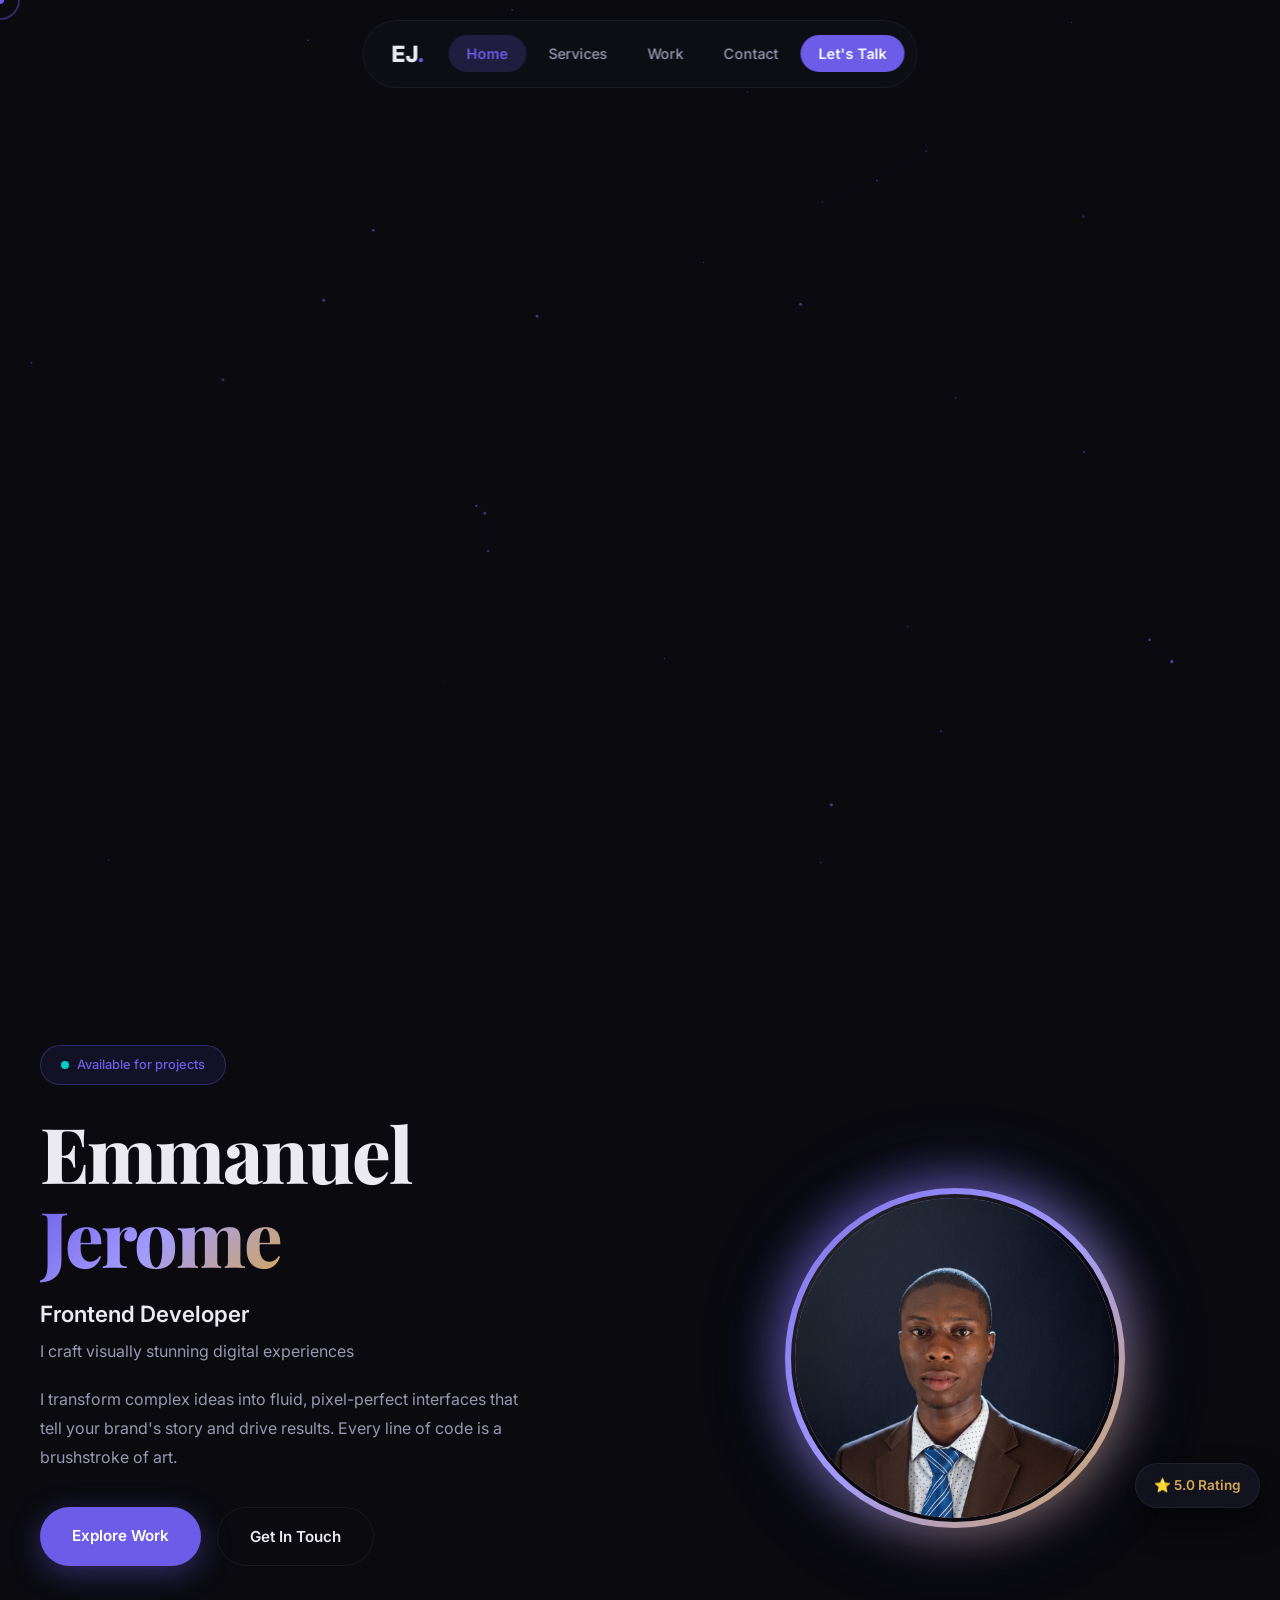
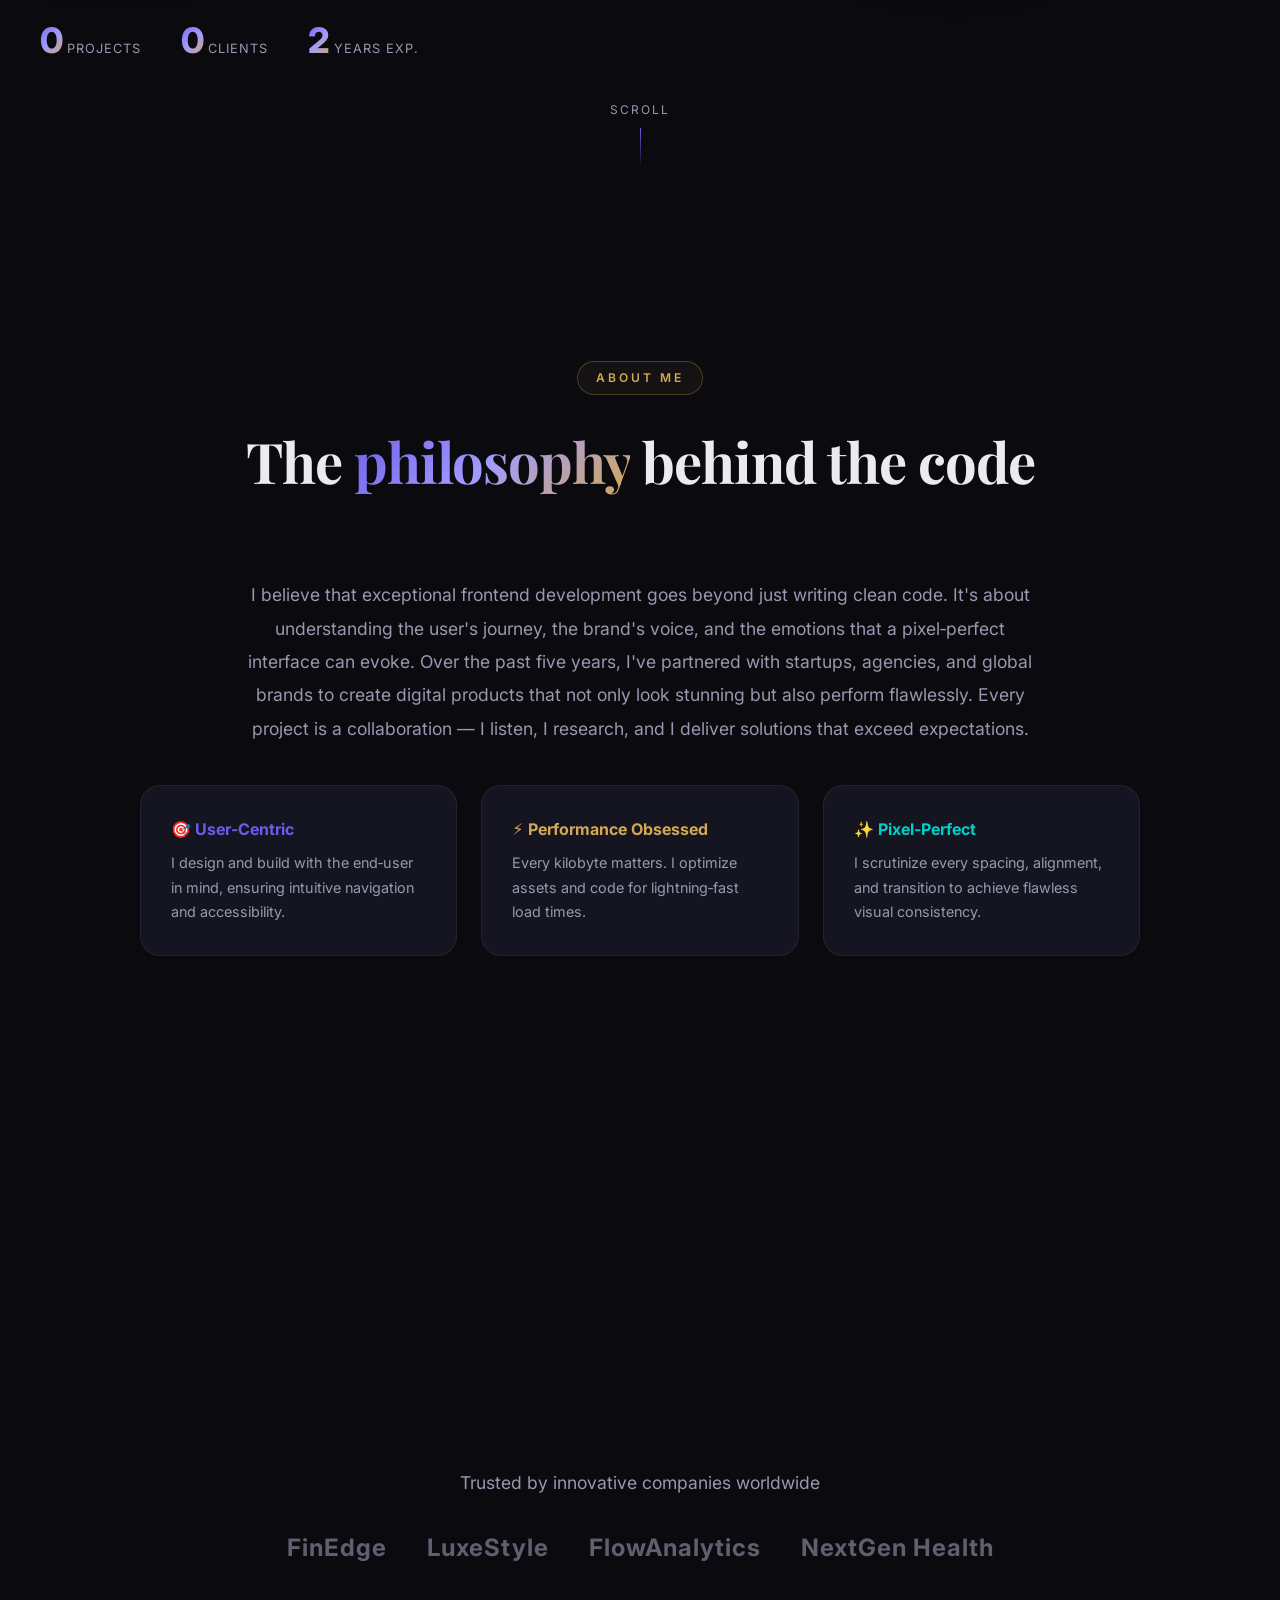
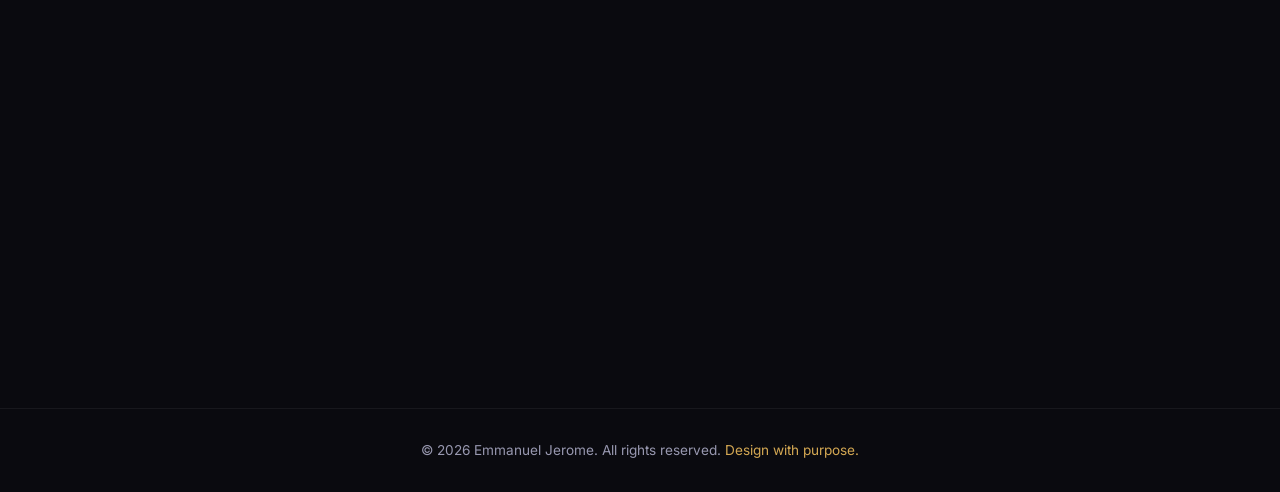
==== index.html @ 64c12700 "Add files via upload" ====
<!DOCTYPE html>
<html lang="en">
<head>
    <meta charset="UTF-8">
    <meta name="viewport" content="width=device-width, initial-scale=1.0">
    <title>Emmanuel Jerome | Frontend Developer</title>
    <link rel="stylesheet" href="style.css">
    <script defer src="script.js"></script>
</head>
<body>
    <div class="cursor" id="cursor"></div>
    <div class="cursor-follower" id="cursorFollower"></div>
    <canvas id="particleCanvas"></canvas>

    <div class="preloader" id="preloader">
        <div class="preloader-logo">
            <svg viewBox="0 0 100 100" width="80" height="80">
                <circle cx="50" cy="50" r="45" fill="none" stroke="url(#gradient)" stroke-width="3" stroke-dasharray="283" stroke-dashoffset="283" stroke-linecap="round" />
                <defs>
                    <linearGradient id="gradient" x1="0%" y1="0%" x2="100%" y2="100%">
                        <stop offset="0%" stop-color="#6C5CE7" />
                        <stop offset="100%" stop-color="#D4A853" />
                    </linearGradient>
                </defs>
            </svg>
            <span>EJ</span>
        </div>
    </div>

    <nav class="nav" id="navbar">
        <div class="nav-container">
            <a href="index.html" class="nav-logo"><span class="logo-text">EJ<span class="logo-dot">.</span></span></a>
            <ul class="nav-links" id="navLinks">
                <li><a href="index.html" class="active">Home</a></li>
                <li><a href="services.html">Services</a></li>
                <li><a href="work.html">Work</a></li>
                <li><a href="contact.html">Contact</a></li>
                <li><a href="contact.html" class="nav-cta">Let's Talk</a></li>
            </ul>
            <div class="hamburger" id="hamburger">
                <span></span><span></span><span></span>
            </div>
        </div>
    </nav>

    <main>
        <!-- Hero Section -->
        <section class="section hero-section">
            <div class="section-container hero-grid">
                <div class="hero-content">
                    <div class="hero-badge" data-reveal>
                        <span class="badge-pulse"></span>
                        Available for projects
                    </div>
                    <h1 class="hero-title" data-reveal>
                        Emmanuel <span class="text-gradient">Jerome</span>
                    </h1>
                    <div class="hero-role-wrapper" data-reveal>
                        <span class="hero-role">Frontend Developer</span>
                        <span class="hero-role-sub">I craft visually stunning digital experiences</span>
                    </div>
                    <p class="hero-description" data-reveal>
                        I transform complex ideas into fluid, pixel-perfect interfaces that tell your brand's story and drive results. Every line of code is a brushstroke of art.
                    </p>
                    <div class="hero-actions" data-reveal>
                        <a href="work.html" class="btn btn-primary magnetic">Explore Work</a>
                        <a href="contact.html" class="btn btn-outline magnetic">Get In Touch</a>
                    </div>
                    <div class="hero-stats" data-reveal>
                        <div class="stat">
                            <span class="stat-number counter" data-target="4">0</span>
                            <span class="stat-label">Projects</span>
                        </div>
                        <div class="stat">
                            <span class="stat-number counter" data-target="2">0</span>
                            <span class="stat-label">Clients</span>
                        </div>
                        <div class="stat">
                            <span class="stat-number">2</span>
                            <span class="stat-label">Years Exp.</span>
                        </div>
                    </div>
                </div>
                <div class="hero-visual" data-reveal>
                    <div class="hero-image-card" id="heroCard">
                        <div class="card-border-gradient"></div>
                        <div class="card-image">
                            <img src="/images/Banner-photo.png" width='400' height='400' viewBox='0 0 400 400'%3E%3Crect fill='%23161622' width='400' height='400'/%3E%3Ctext x='200' y='220' text-anchor='middle' fill='%236C5CE7' font-size='130' font-weight='700' font-family='Inter, sans-serif'%3EEJ%3C/text%3E%3C/svg%3E" alt="Emmanuel Jerome">
                        </div>
                        <div class="card-shine"></div>
                    </div>
                    <div class="floating-badge" id="floatingBadge">
                        <span>⭐ 5.0 Rating</span>
                    </div>
                </div>
            </div>
            <div class="scroll-indicator" id="scrollIndicator">
                <span>Scroll</span>
                <div class="scroll-line"></div>
            </div>
        </section>

        <!-- Brand Story / About Section -->
        <section class="section about-section" style="padding-top:80px; padding-bottom:80px;">
            <div class="section-container" style="max-width:1000px; text-align:center;">
                <div class="section-header" data-reveal>
                    <span class="section-tag">About Me</span>
                    <h2 class="section-title">The <span class="text-gradient">philosophy</span> behind the code</h2>
                </div>
                <p class="about-text" data-reveal style="color: var(--text-secondary); font-size:1.1rem; line-height:1.9; max-width:800px; margin:0 auto 30px;">
                    I believe that exceptional frontend development goes beyond just writing clean code. It's about understanding the user's journey, the brand's voice, and the emotions that a pixel‑perfect interface can evoke. Over the past five years, I've partnered with startups, agencies, and global brands to create digital products that not only look stunning but also perform flawlessly. Every project is a collaboration — I listen, I research, and I deliver solutions that exceed expectations.
                </p>
                <div class="philosophy-grid" data-reveal style="display:grid; grid-template-columns: repeat(auto-fit, minmax(220px,1fr)); gap:24px; text-align:left; margin-top:40px;">
                    <div class="phil-card" style="background:var(--bg-card); border:1px solid var(--border-subtle); border-radius:var(--radius-md); padding:30px;">
                        <h4 style="color:var(--accent-purple); margin-bottom:8px;">🎯 User‑Centric</h4>
                        <p style="color:var(--text-secondary); font-size:0.9rem;">I design and build with the end‑user in mind, ensuring intuitive navigation and accessibility.</p>
                    </div>
                    <div class="phil-card" style="background:var(--bg-card); border:1px solid var(--border-subtle); border-radius:var(--radius-md); padding:30px;">
                        <h4 style="color:var(--accent-gold); margin-bottom:8px;">⚡ Performance Obsessed</h4>
                        <p style="color:var(--text-secondary); font-size:0.9rem;">Every kilobyte matters. I optimize assets and code for lightning‑fast load times.</p>
                    </div>
                    <div class="phil-card" style="background:var(--bg-card); border:1px solid var(--border-subtle); border-radius:var(--radius-md); padding:30px;">
                        <h4 style="color:var(--accent-teal); margin-bottom:8px;">✨ Pixel‑Perfect</h4>
                        <p style="color:var(--text-secondary); font-size:0.9rem;">I scrutinize every spacing, alignment, and transition to achieve flawless visual consistency.</p>
                    </div>
                </div>
            </div>
        </section>

        <!-- Trusted By / Client Logos (symbolic) -->
        <section class="section trust-section" style="padding-top:0; padding-bottom:80px;">
            <div class="section-container" style="text-align:center;">
                <p class="section-subtitle" data-reveal style="margin-bottom:30px;">Trusted by innovative companies worldwide</p>
                <div class="logo-strip" data-reveal style="display:flex; flex-wrap:wrap; justify-content:center; gap:40px; align-items:center; opacity:0.6;">
                    <span style="font-weight:700; font-size:1.5rem; letter-spacing:1px; color:var(--text-secondary);">FinEdge</span>
                    <span style="font-weight:700; font-size:1.5rem; letter-spacing:1px; color:var(--text-secondary);">LuxeStyle</span>
                    <span style="font-weight:700; font-size:1.5rem; letter-spacing:1px; color:var(--text-secondary);">FlowAnalytics</span>
                    <span style="font-weight:700; font-size:1.5rem; letter-spacing:1px; color:var(--text-secondary);">NextGen Health</span>
                </div>
            </div>
        </section>
    </main>

    <footer class="footer">
        <div class="footer-container">
            <p>© <span id="currentYear">2024</span> Emmanuel Jerome. All rights reserved. <span class="footer-cta">Design with purpose.</span></p>
        </div>
    </footer>
</body>
</html>
---- style.css ----
@import url('https://fonts.googleapis.com/css2?family=Inter:wght@300;400;500;600;700;800;900&family=Playfair+Display:wght@500;600;700;800&display=swap');

*, *::before, *::after { margin: 0; padding: 0; box-sizing: border-box; }
:root {
    --bg-primary: #0A0A0F; --bg-secondary: #0F0F17; --bg-card: #151522;
    --text-primary: #EAEAF0; --text-secondary: #9898B0;
    --accent-purple: #6C5CE7; --accent-gold: #D4A853; --accent-teal: #00CEC9;
    --gradient-1: linear-gradient(135deg, #6C5CE7 0%, #A29BFE 50%, #D4A853 100%);
    --gradient-2: linear-gradient(135deg, #D4A853 0%, #6C5CE7 100%);
    --border-subtle: rgba(255,255,255,0.06); --border-glow: rgba(108,92,231,0.4);
    --shadow-card: 0 20px 50px rgba(0,0,0,0.5); --shadow-glow: 0 0 60px rgba(108,92,231,0.3);
    --transition-fast: 0.25s cubic-bezier(0.4,0,0.2,1);
    --transition-smooth: 0.4s cubic-bezier(0.4,0,0.2,1);
    --radius-sm: 12px; --radius-md: 20px; --radius-lg: 28px;
    --font-body: 'Inter', system-ui, -apple-system, sans-serif;
    --font-heading: 'Playfair Display', 'Times New Roman', serif;
}
html { scroll-behavior: smooth; scrollbar-width: thin; scrollbar-color: var(--accent-purple) var(--bg-primary); }
body { font-family: var(--font-body); background-color: var(--bg-primary); color: var(--text-primary); line-height: 1.7; overflow-x: hidden; cursor: none; -webkit-font-smoothing: antialiased; }
a, button, input, textarea { cursor: none; }
::selection { background: rgba(108,92,231,0.3); color: #fff; }
::-webkit-scrollbar { width: 6px; } ::-webkit-scrollbar-track { background: var(--bg-primary); } ::-webkit-scrollbar-thumb { background: var(--accent-purple); border-radius: 10px; }

/* Preloader */
.preloader { position: fixed; top: 0; left: 0; width: 100%; height: 100%; background: var(--bg-primary); display: flex; align-items: center; justify-content: center; z-index: 10000; transition: opacity 0.6s, visibility 0.6s; }
.preloader.hide { opacity: 0; visibility: hidden; }
.preloader-logo { display: flex; flex-direction: column; align-items: center; gap: 15px; }
.preloader-logo svg circle { animation: draw 2s ease forwards; }
@keyframes draw { to { stroke-dashoffset: 0; } }
.preloader-logo span { font-size: 2.5rem; font-weight: 800; background: var(--gradient-1); -webkit-background-clip: text; -webkit-text-fill-color: transparent; background-clip: text; opacity: 0; animation: fadeInUp 0.8s 0.5s forwards; }
@keyframes fadeInUp { from { opacity: 0; transform: translateY(20px); } to { opacity: 1; transform: translateY(0); } }

/* Cursor */
.cursor { position: fixed; width: 8px; height: 8px; background: var(--accent-purple); border-radius: 50%; pointer-events: none; z-index: 9999; transform: translate(-50%,-50%); transition: width 0.2s, height 0.2s; }
.cursor-follower { position: fixed; width: 40px; height: 40px; border: 2px solid rgba(108,92,231,0.4); border-radius: 50%; pointer-events: none; z-index: 9998; transform: translate(-50%,-50%); transition: 0.15s ease-out; }

/* Nav */
.nav { position: fixed; top: 20px; left: 50%; transform: translateX(-50%); z-index: 1000; background: rgba(15,15,23,0.75); backdrop-filter: blur(30px); -webkit-backdrop-filter: blur(30px); border: 1px solid var(--border-subtle); border-radius: 50px; padding: 8px 12px; }
.nav.scrolled { top: 8px; background: rgba(10,10,15,0.9); box-shadow: 0 10px 40px rgba(0,0,0,0.7); }
.nav-container { display: flex; align-items: center; gap: 8px; }
.nav-logo { font-weight: 800; font-size: 1.4rem; text-decoration: none; color: var(--text-primary); padding: 6px 16px; }
.logo-text .logo-dot { color: var(--accent-purple); }
.nav-links { display: flex; list-style: none; gap: 4px; align-items: center; }
.nav-links a { text-decoration: none; color: var(--text-secondary); padding: 10px 18px; border-radius: 40px; font-size: 0.9rem; font-weight: 500; transition: var(--transition-fast); }
.nav-links a:hover, .nav-links a.active { color: #fff; background: rgba(255,255,255,0.05); }
.nav-links a.active { background: rgba(108,92,231,0.2); color: var(--accent-purple); font-weight: 600; }
.nav-cta { background: var(--accent-purple) !important; color: #fff !important; font-weight: 600 !important; }
.hamburger { display: none; flex-direction: column; gap: 5px; background: none; border: none; padding: 8px; }
.hamburger span { width: 26px; height: 2px; background: var(--text-primary); border-radius: 4px; transition: 0.3s; }

/* Sections */
.section { position: relative; min-height: 100vh; display: flex; align-items: center; justify-content: center; padding: 120px 24px; }
.section-container { max-width: 1200px; width: 100%; margin: 0 auto; }
.section-header { text-align: center; margin-bottom: 70px; }
.section-tag { display: inline-block; font-size: 0.75rem; text-transform: uppercase; letter-spacing: 3px; color: var(--accent-gold); font-weight: 600; padding: 6px 18px; border: 1px solid rgba(212,168,83,0.3); border-radius: 40px; margin-bottom: 18px; background: rgba(212,168,83,0.05); }
.section-title { font-family: var(--font-heading); font-size: clamp(2.2rem, 5vw, 3.5rem); font-weight: 700; letter-spacing: -1px; margin-bottom: 16px; }
.text-gradient { background: var(--gradient-1); -webkit-background-clip: text; -webkit-text-fill-color: transparent; background-clip: text; }
.section-subtitle { color: var(--text-secondary); font-size: 1.1rem; max-width: 600px; margin: 0 auto; }

/* Hero */
.hero-grid { display: grid; grid-template-columns: 1fr 1fr; gap: 60px; align-items: center; }
.hero-badge { display: inline-flex; align-items: center; gap: 8px; font-size: 0.8rem; padding: 8px 20px; border-radius: 30px; background: rgba(108,92,231,0.1); border: 1px solid rgba(108,92,231,0.3); margin-bottom: 25px; color: var(--accent-purple); font-weight: 500; }
.badge-pulse { width: 8px; height: 8px; background: #00CEC9; border-radius: 50%; animation: pulse 2s infinite; }
@keyframes pulse { 0% { box-shadow: 0 0 0 0 rgba(0,206,201,0.7); } 70% { box-shadow: 0 0 0 10px rgba(0,206,201,0); } 100% { box-shadow: 0 0 0 0 rgba(0,206,201,0); } }
.hero-title { font-family: var(--font-heading); font-size: clamp(3rem, 6vw, 5rem); font-weight: 800; line-height: 1.1; letter-spacing: -2px; margin-bottom: 16px; }
.hero-role-wrapper { margin-bottom: 20px; }
.hero-role { font-size: 1.4rem; font-weight: 600; }
.hero-role-sub { font-size: 1rem; color: var(--text-secondary); display: block; margin-top: 5px; }
.hero-description { color: var(--text-secondary); font-size: 1rem; max-width: 480px; margin-bottom: 35px; line-height: 1.8; }
.hero-actions { display: flex; gap: 16px; flex-wrap: wrap; margin-bottom: 45px; }
.btn { display: inline-block; padding: 16px 32px; border-radius: 50px; font-weight: 600; font-size: 0.95rem; text-decoration: none; transition: var(--transition-smooth); }
.btn-primary { background: var(--accent-purple); color: #fff; box-shadow: 0 8px 30px rgba(108,92,231,0.4); }
.btn-primary:hover { transform: translateY(-4px); box-shadow: 0 14px 40px rgba(108,92,231,0.7); background: #7D6FF0; }
.btn-outline { border: 1.5px solid var(--border-subtle); color: var(--text-primary); }
.btn-outline:hover { border-color: var(--accent-purple); background: rgba(108,92,231,0.05); transform: translateY(-4px); }
.hero-stats { display: flex; gap: 40px; }
.stat { text-align: center; }
.stat-number { font-size: 2.2rem; font-weight: 800; background: var(--gradient-1); -webkit-background-clip: text; -webkit-text-fill-color: transparent; background-clip: text; }
.stat-label { font-size: 0.8rem; color: var(--text-secondary); text-transform: uppercase; letter-spacing: 1px; }
.hero-visual { display: flex; justify-content: center; align-items: center; position: relative; }
.hero-image-card { width: 340px; height: 340px; border-radius: 50%; padding: 6px; background: var(--gradient-1); box-shadow: 0 20px 60px rgba(0,0,0,0.7), 0 0 80px rgba(108,92,231,0.35); transform-style: preserve-3d; perspective: 1000px; }
.card-border-gradient { position: absolute; top: -10px; left: -10px; right: -10px; bottom: -10px; border-radius: 50%; background: var(--gradient-1); z-index: -1; opacity: 0.5; filter: blur(20px); }
.card-image { width: 100%; height: 100%; border-radius: 50%; overflow: hidden; background: var(--bg-card); border: 4px solid #0A0A0F; }
.card-image img { width: 100%; height: 100%; object-fit: cover; }
.card-shine { position: absolute; top: 0; left: 0; width: 100%; height: 100%; border-radius: 50%; background: linear-gradient(135deg, rgba(255,255,255,0.15) 0%, transparent 50%); pointer-events: none; }
.floating-badge { position: absolute; bottom: 20px; right: -20px; background: rgba(21,21,34,0.9); backdrop-filter: blur(10px); border: 1px solid var(--border-subtle); padding: 10px 18px; border-radius: 30px; font-size: 0.85rem; font-weight: 600; box-shadow: 0 15px 30px rgba(0,0,0,0.5); color: var(--accent-gold); }
.scroll-indicator { position: absolute; bottom: 40px; left: 50%; transform: translateX(-50%); display: flex; flex-direction: column; align-items: center; gap: 8px; color: var(--text-secondary); font-size: 0.75rem; text-transform: uppercase; letter-spacing: 2px; }
.scroll-line { width: 1px; height: 40px; background: linear-gradient(to bottom, var(--accent-purple), transparent); animation: scrollAnim 2s infinite; }
@keyframes scrollAnim { 0% { transform: scaleY(0); transform-origin: top; } 50% { transform: scaleY(1); transform-origin: top; } 50.1% { transform-origin: bottom; } 100% { transform: scaleY(0); transform-origin: bottom; } }

/* Services Grid */
.services-grid { display: grid; grid-template-columns: repeat(auto-fit, minmax(260px, 1fr)); gap: 24px; }
.service-card { background: var(--bg-card); border: 1px solid var(--border-subtle); border-radius: var(--radius-lg); padding: 40px 30px; transition: 0.4s; position: relative; overflow: hidden; }
.service-card::before { content: ''; position: absolute; top: 0; left: 0; width: 100%; height: 3px; background: var(--gradient-1); transform: scaleX(0); transform-origin: left; transition: 0.5s; }
.service-card:hover { transform: translateY(-10px); border-color: var(--border-glow); box-shadow: 0 25px 50px rgba(0,0,0,0.6); }
.service-card:hover::before { transform: scaleX(1); }
.service-icon { margin-bottom: 20px; color: var(--accent-purple); }
.service-card h3 { font-size: 1.3rem; font-weight: 700; margin-bottom: 10px; }
.service-card p { color: var(--text-secondary); font-size: 0.9rem; }

/* Work Grid */
.work-grid { display: grid; grid-template-columns: repeat(auto-fit, minmax(300px, 1fr)); gap: 30px; }
.work-card { background: var(--bg-card); border: 1px solid var(--border-subtle); border-radius: var(--radius-md); overflow: hidden; transition: var(--transition-smooth); }
.work-card:hover { transform: translateY(-12px); border-color: var(--border-glow); box-shadow: 0 30px 60px rgba(0,0,0,0.7); }
.work-image { position: relative; overflow: hidden; height: 220px; }
.work-image img { width: 100%; height: 100%; object-fit: cover; transition: 0.6s; }
.work-card:hover .work-image img { transform: scale(1.05); }
.work-overlay { position: absolute; inset: 0; background: rgba(10,10,15,0.75); display: flex; align-items: center; justify-content: center; opacity: 0; transition: 0.4s; }
.work-card:hover .work-overlay { opacity: 1; }
.work-overlay span { color: #fff; border: 1px solid var(--accent-gold); padding: 10px 24px; border-radius: 30px; font-weight: 600; }
.work-details { padding: 24px; }
.work-category { font-size: 0.7rem; text-transform: uppercase; letter-spacing: 2px; color: var(--accent-gold); font-weight: 600; }
.work-details h4 { font-size: 1.2rem; font-weight: 700; margin: 8px 0; }
.work-details p { color: var(--text-secondary); font-size: 0.85rem; }

/* Contact */
.contact-grid { display: grid; grid-template-columns: 1fr 1fr; gap: 40px; align-items: start; }
.contact-info { display: flex; flex-direction: column; gap: 20px; }
.contact-card { background: var(--bg-card); border: 1px solid var(--border-subtle); border-radius: var(--radius-md); padding: 22px 24px; display: flex; gap: 18px; align-items: flex-start; transition: var(--transition-fast); }
.contact-card:hover { border-color: var(--border-glow); box-shadow: 0 0 30px rgba(108,92,231,0.15); }
.contact-icon { color: var(--accent-purple); margin-top: 4px; }
.contact-card h4 { font-weight: 700; font-size: 0.95rem; margin-bottom: 4px; }
.contact-card p { color: var(--text-secondary); font-size: 0.9rem; }
.contact-form-wrapper { background: var(--bg-card); border: 1px solid var(--border-subtle); border-radius: var(--radius-lg); padding: 40px; box-shadow: var(--shadow-card); }
.contact-form { display: flex; flex-direction: column; gap: 20px; }
.form-group label { display: block; font-size: 0.75rem; text-transform: uppercase; letter-spacing: 1px; color: var(--text-secondary); margin-bottom: 6px; }
.form-group input, .form-group textarea { width: 100%; padding: 14px 18px; background: var(--bg-secondary); border: 1px solid var(--border-subtle); border-radius: var(--radius-sm); color: var(--text-primary); font-family: var(--font-body); font-size: 0.95rem; transition: var(--transition-fast); outline: none; }
.form-group input:focus, .form-group textarea:focus { border-color: var(--accent-purple); box-shadow: 0 0 20px rgba(108,92,231,0.2); }
.form-submit { align-self: flex-start; }
.form-feedback { min-height: 20px; font-size: 0.9rem; font-weight: 600; margin-top: 5px; }
.form-feedback.success { color: #00CEC9; } .form-feedback.error { color: #FF6B6B; }

/* Footer */
.footer { padding: 30px 24px; border-top: 1px solid var(--border-subtle); text-align: center; color: var(--text-secondary); font-size: 0.85rem; }
.footer-cta { color: var(--accent-gold); }

/* Reveal */
[data-reveal] { opacity: 0; transform: translateY(40px); transition: opacity 0.8s ease, transform 0.8s ease; }
[data-reveal].revealed { opacity: 1; transform: translateY(0); }

/* Responsive */
@media (max-width: 900px) {
    .hero-grid { grid-template-columns: 1fr; text-align: center; }
    .hero-description { max-width: 100%; margin-left: auto; margin-right: auto; }
    .hero-actions { justify-content: center; }
    .hero-stats { justify-content: center; }
    .hero-image-card { width: 260px; height: 260px; }
    .contact-grid { grid-template-columns: 1fr; }
}
@media (max-width: 768px) {
    .nav-container { flex-wrap: wrap; }
    .nav-links { display: none; position: absolute; top: 70px; left: 0; right: 0; background: rgba(10,10,15,0.98); backdrop-filter: blur(30px); flex-direction: column; padding: 20px; border-radius: 20px; border: 1px solid var(--border-subtle); }
    .nav-links.open { display: flex; }
    .hamburger { display: flex; }
}
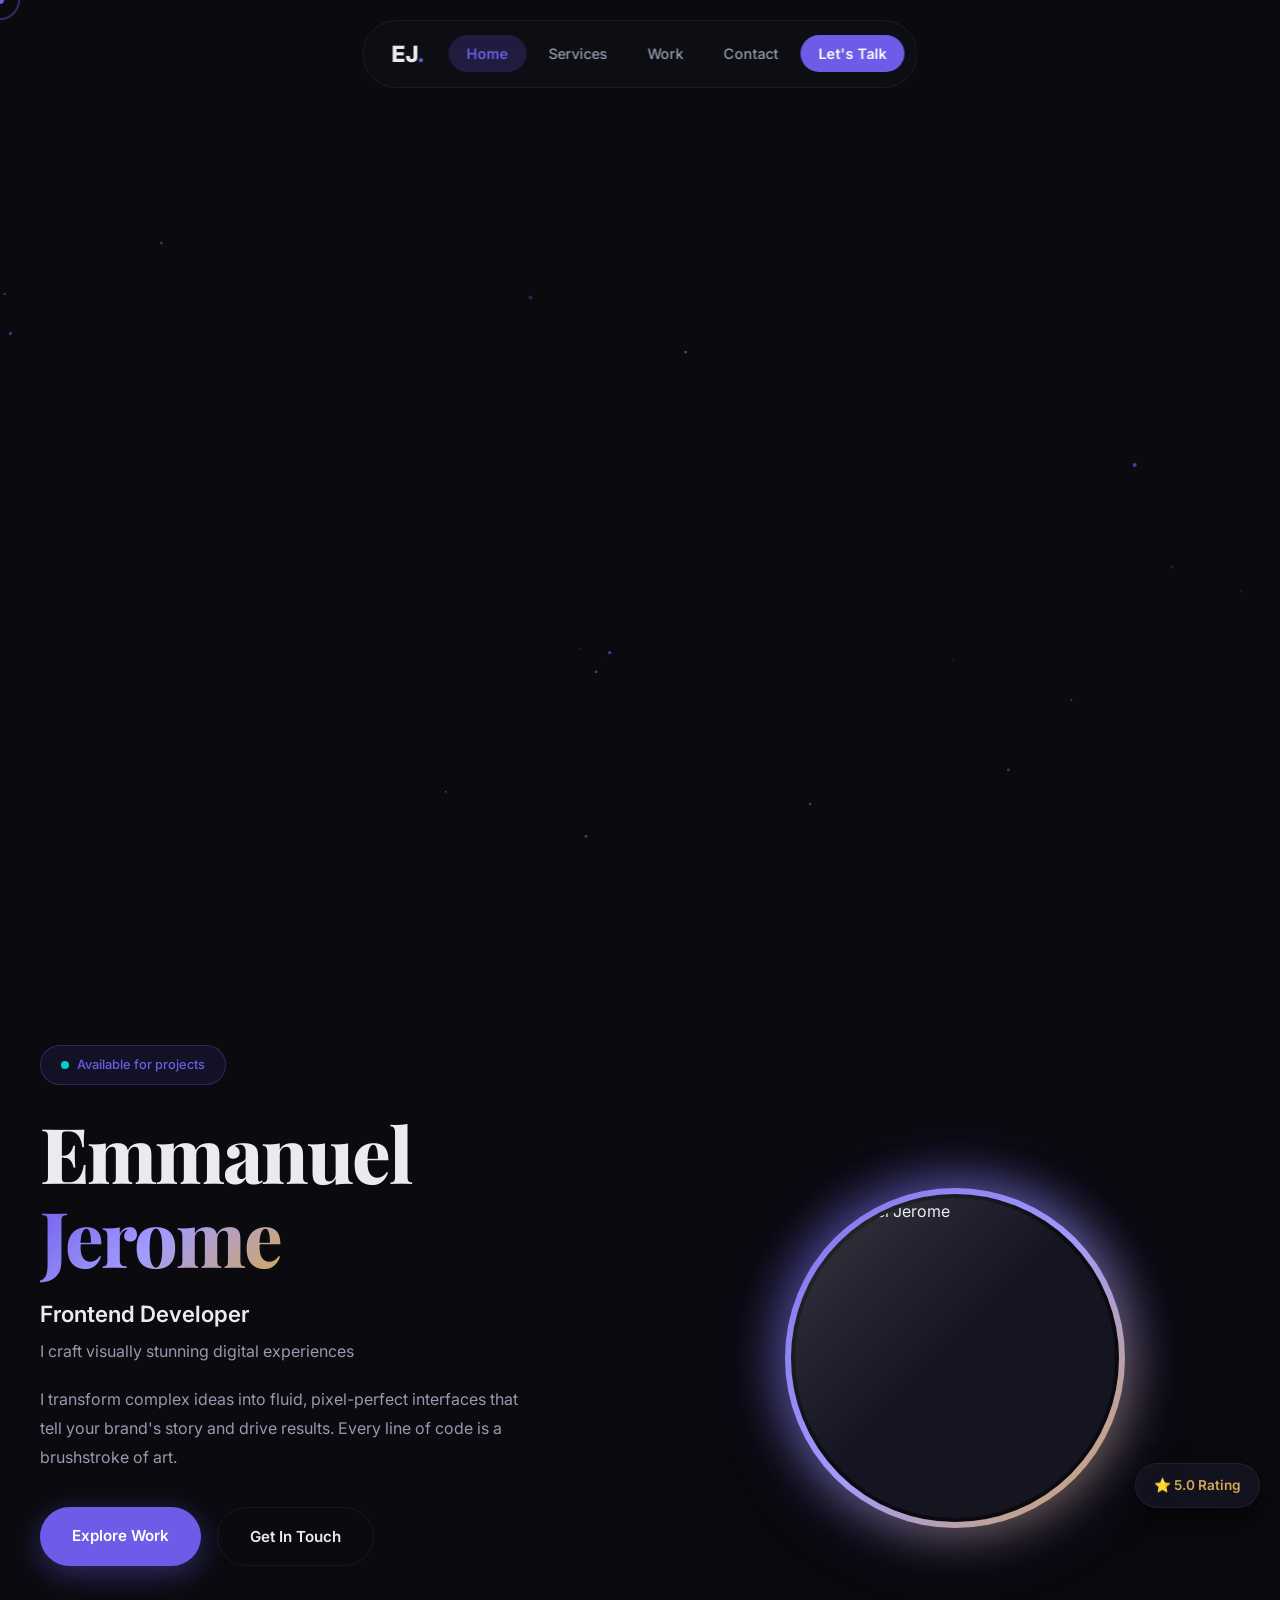
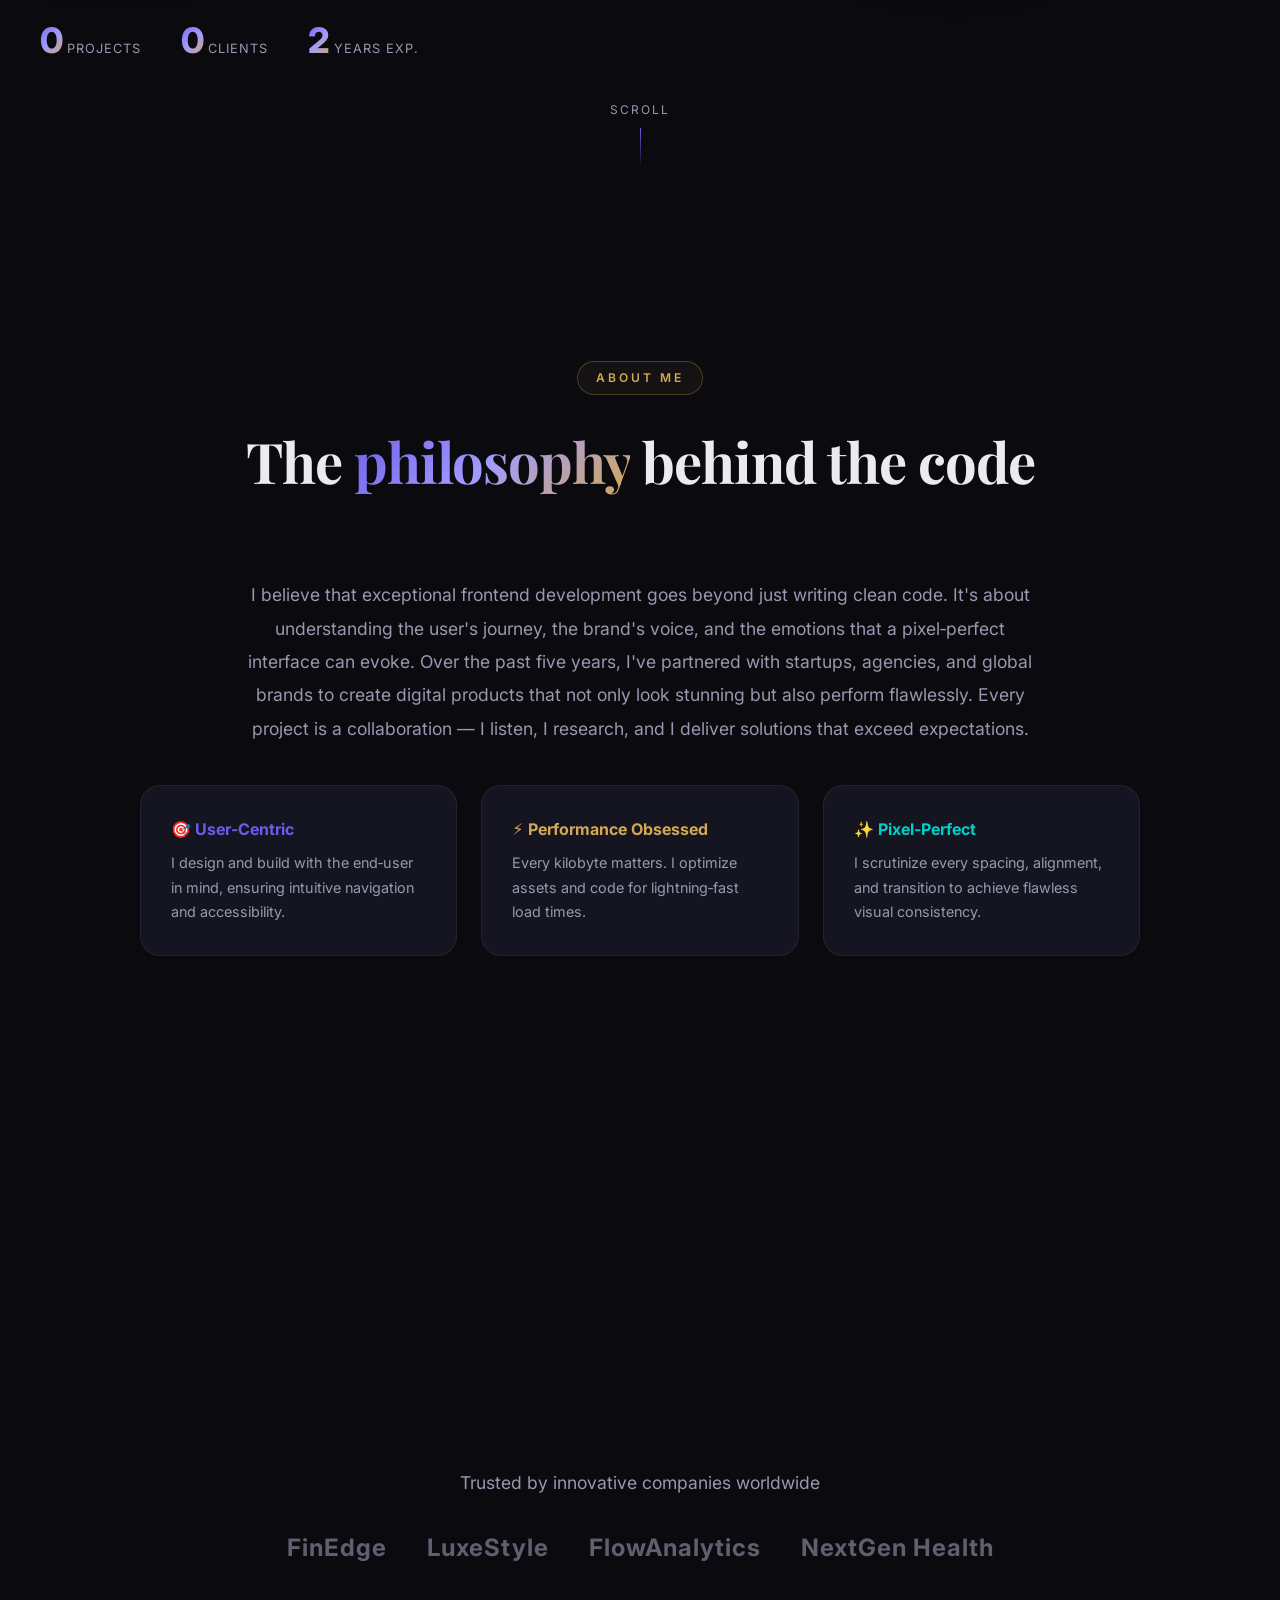
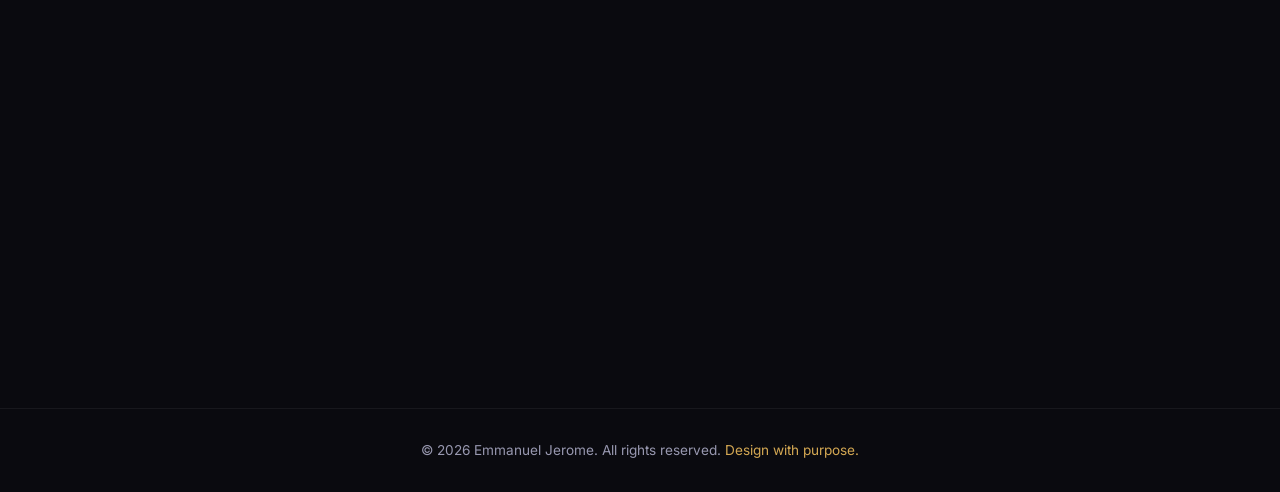
==== commit 14e11776: "Fix HTML encoding issues in index.html" ====
--- a/index.html
+++ b/index.html
@@ -85,7 +85,7 @@
                     <div class="hero-image-card" id="heroCard">
                         <div class="card-border-gradient"></div>
                         <div class="card-image">
-                            <img src="/images/Banner-photo.png" width='400' height='400' viewBox='0 0 400 400'%3E%3Crect fill='%23161622' width='400' height='400'/%3E%3Ctext x='200' y='220' text-anchor='middle' fill='%236C5CE7' font-size='130' font-weight='700' font-family='Inter, sans-serif'%3EEJ%3C/text%3E%3C/svg%3E" alt="Emmanuel Jerome">
+                            <img src="Banner-photo.png" width='400' height='400' viewBox='0 0 400 400'%3E%3Crect fill='%23161622' width='400' height='400'/%3E%3Ctext x='200' y='220' text-anchor='middle' fill='%236C5CE7' font-size='130' font-weight='700' font-family='Inter, sans-serif'%3EEJ%3C/text%3E%3C/svg%3E" alt="Emmanuel Jerome">
                         </div>
                         <div class="card-shine"></div>
                     </div>
@@ -147,4 +147,4 @@
         </div>
     </footer>
 </body>
-</html>+</html>
